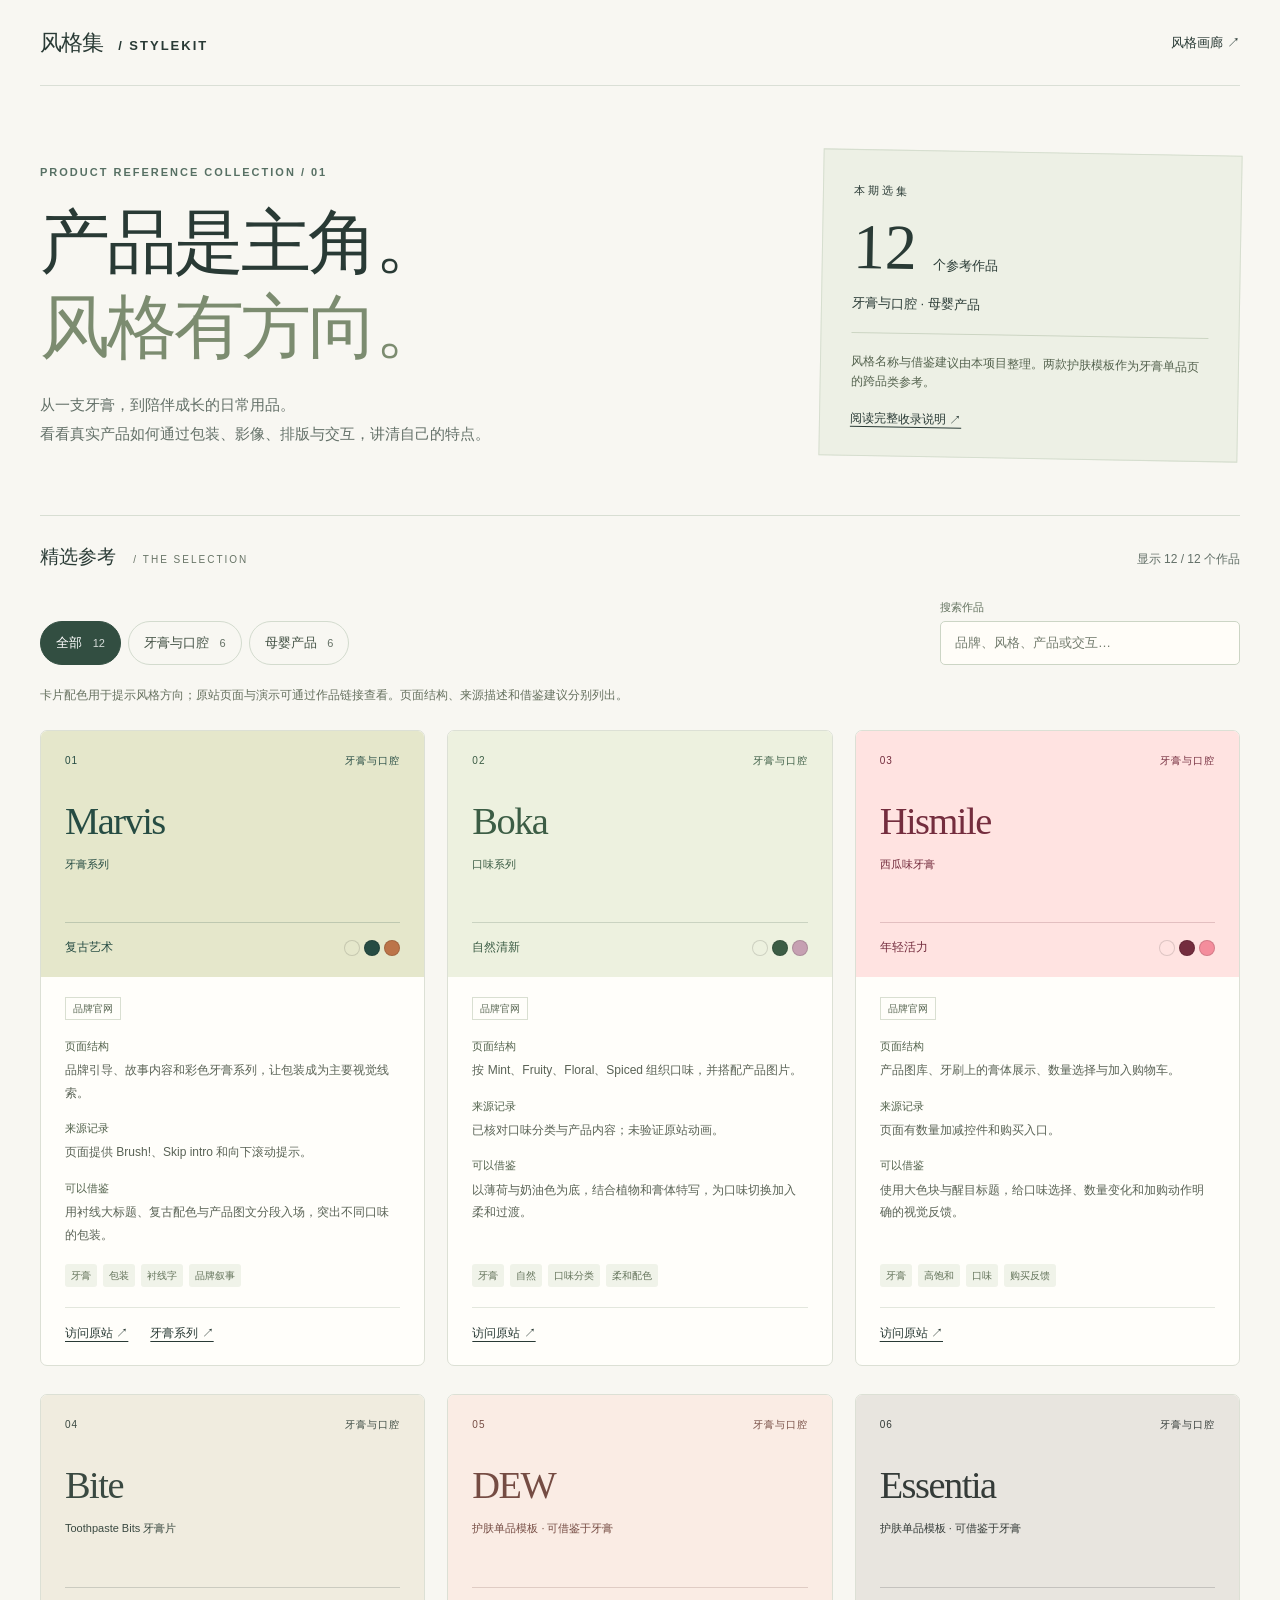
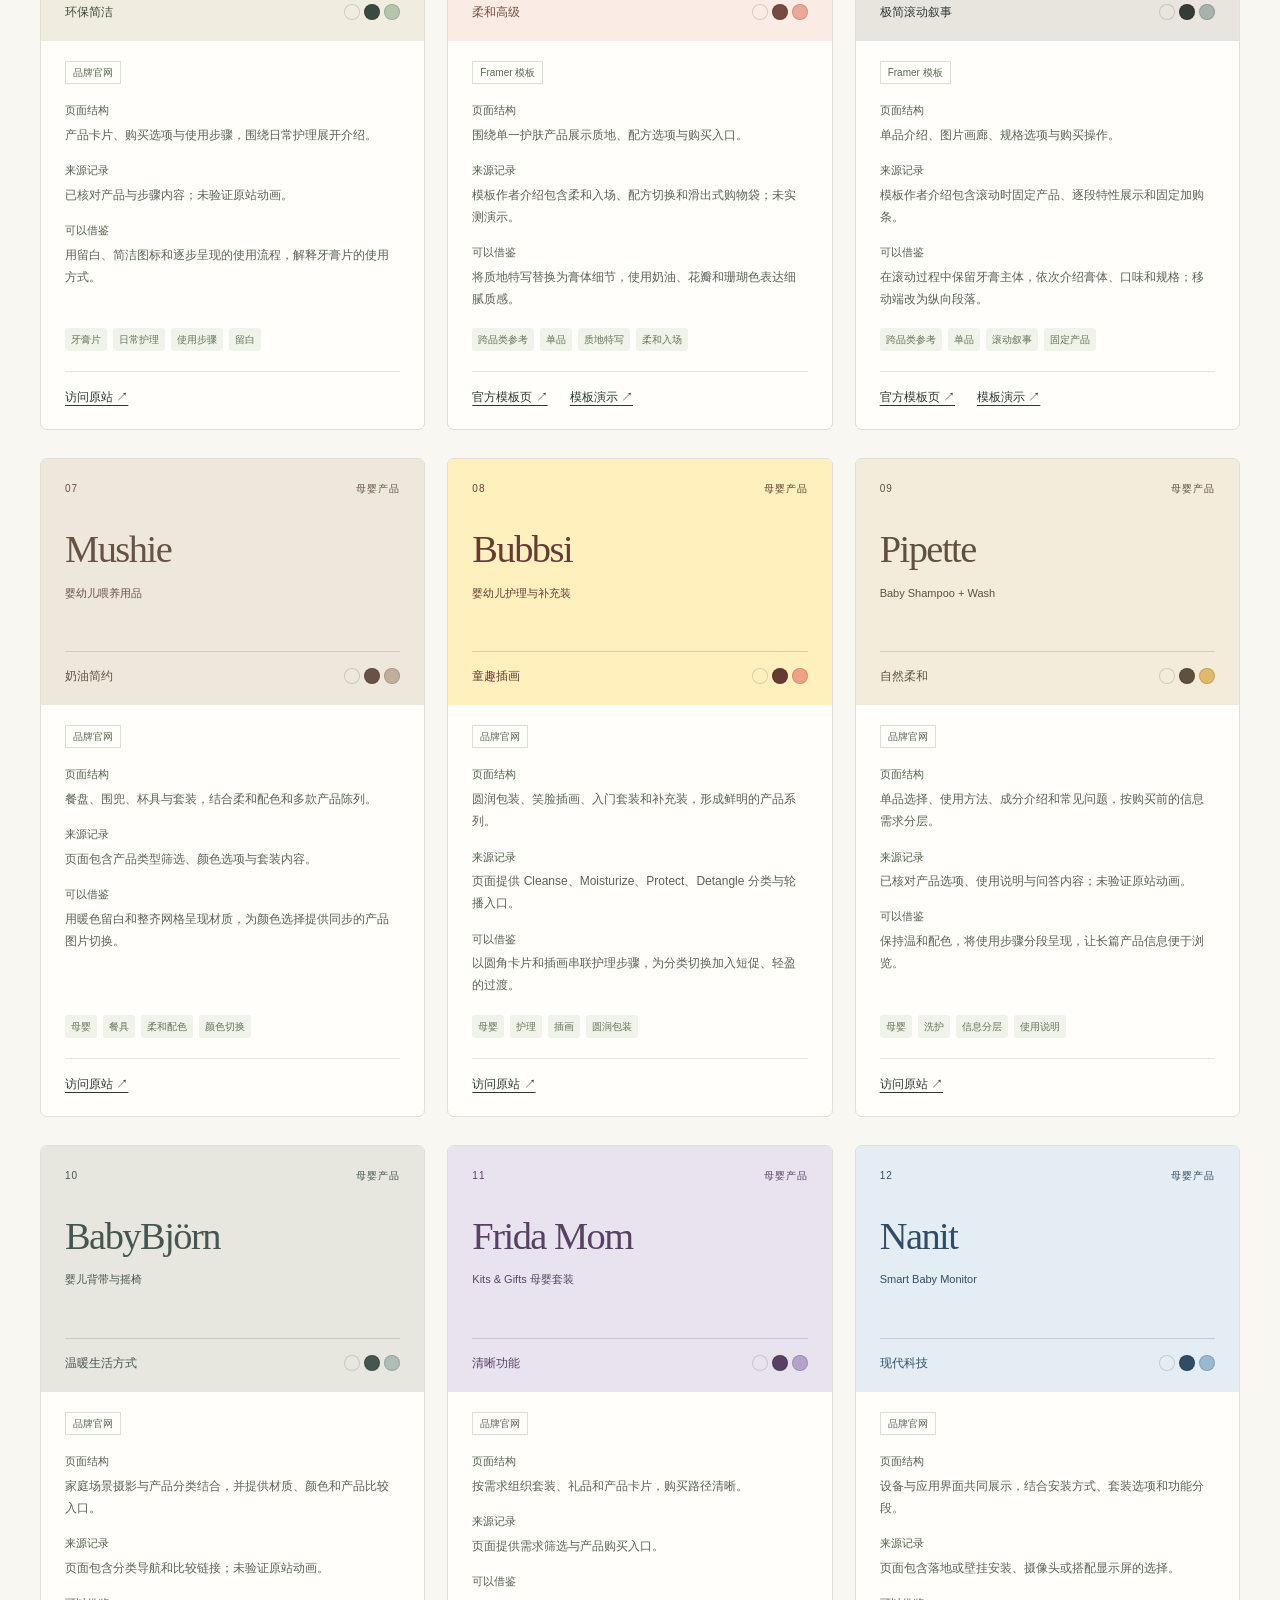
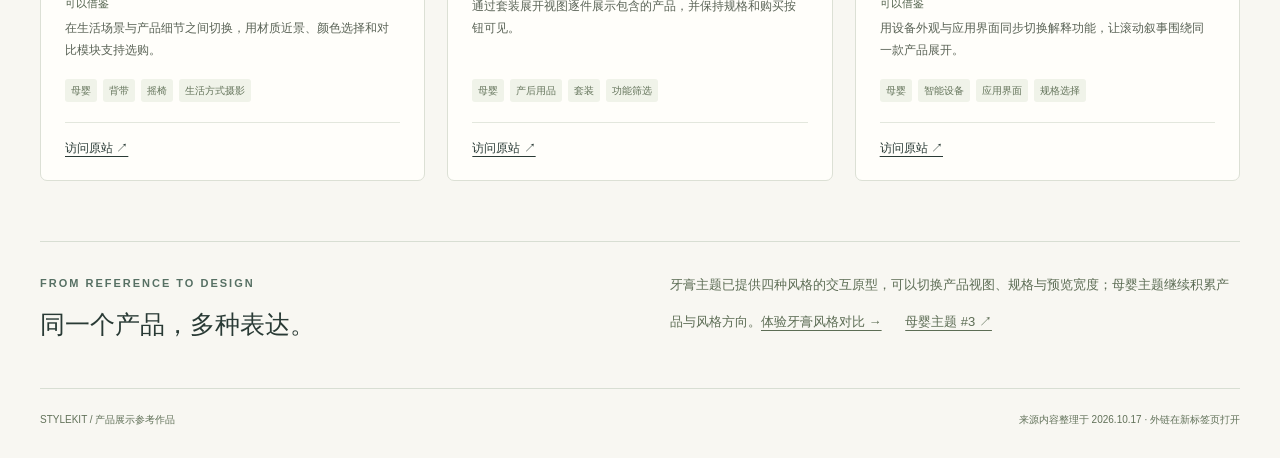
==== references/index.html @ 293d0e6c "feat: add oral care and baby product reference collection" ====
<!doctype html>
<html lang="zh-CN">
<head>
  <meta charset="utf-8">
  <meta name="viewport" content="width=device-width, initial-scale=1">
  <meta name="description" content="STYLEKIT 产品展示参考作品集：牙膏、口腔护理与母婴产品的视觉风格、页面结构和交互借鉴。">
  <title>产品参考作品 · STYLEKIT</title>
  <link rel="stylesheet" href="styles.css">
  <script src="catalog.js" defer></script>
  <script src="app.js" defer></script>
</head>
<body>
  <a class="skip-link" href="#works">跳到作品列表</a>
  <header class="site-header wrap">
    <a class="wordmark" href="../stylekit_website_gallery.html">风格集 <span>/ STYLEKIT</span></a>
    <a class="back-link" href="../stylekit_website_gallery.html">风格画廊 ↗</a>
  </header>
  <main class="wrap">
    <section class="intro" aria-labelledby="page-title">
      <div>
        <p class="eyebrow">PRODUCT REFERENCE COLLECTION / 01</p>
        <h1 id="page-title">产品是主角。<br><span>风格有方向。</span></h1>
        <p class="intro-copy">从一支牙膏，到陪伴成长的日常用品。<br>看看真实产品如何通过包装、影像、排版与交互，讲清自己的特点。</p>
      </div>
      <aside class="collection-note" aria-label="收录说明">
        <span class="note-label">本期选集</span>
        <strong>12 <span>个参考作品</span></strong>
        <p>牙膏与口腔 · 母婴产品</p>
        <div class="note-rule"></div>
        <p class="small">风格名称与借鉴建议由本项目整理。两款护肤模板作为牙膏单品页的跨品类参考。</p>
        <a href="README.md">阅读完整收录说明 ↗</a>
      </aside>
    </section>

    <section class="collection" aria-labelledby="collection-title">
      <div class="collection-heading">
        <h2 id="collection-title">精选参考 <span>/ THE SELECTION</span></h2>
        <p id="result-count" role="status" aria-live="polite" aria-atomic="true"></p>
      </div>
      <div class="toolbar">
        <div class="filters" role="group" aria-label="按产品主题筛选">
          <button type="button" data-topic="all" aria-pressed="true">全部 <span data-count="all"></span></button>
          <button type="button" data-topic="oral" aria-pressed="false">牙膏与口腔 <span data-count="oral"></span></button>
          <button type="button" data-topic="baby" aria-pressed="false">母婴产品 <span data-count="baby"></span></button>
        </div>
        <div class="search-field">
          <label for="search">搜索作品</label>
          <input id="search" type="search" placeholder="品牌、风格、产品或交互…" autocomplete="off">
        </div>
      </div>
      <p class="source-note">卡片配色用于提示风格方向；原站页面与演示可通过作品链接查看。页面结构、来源描述和借鉴建议分别列出。</p>
      <div id="works" class="works" tabindex="-1"></div>
      <div id="empty" class="empty" hidden>
        <h3>没有找到匹配的作品</h3>
        <p>试试“童趣”“牙膏”或“滚动”。</p>
        <button type="button" id="reset">重置筛选</button>
      </div>
      <noscript><p class="empty">浏览页需要启用 JavaScript，也可直接阅读 <a href="README.md">完整作品目录</a>。</p></noscript>
    </section>
    <section class="next-step" aria-labelledby="next-title">
      <div><p class="eyebrow">FROM REFERENCE TO DESIGN</p><h2 id="next-title">同一个产品，多种表达。</h2></div>
      <p>牙膏主题已提供四种风格的交互原型，可以切换产品视图、规格与预览宽度；母婴主题继续积累产品与风格方向。<a href="../toothpaste_theme_demo.html">体验牙膏风格对比 →</a> <a href="https://github.com/amsasw/web-ref-set/issues/3" target="_blank" rel="noopener noreferrer">母婴主题 #3 ↗</a></p>
    </section>
  </main>
  <footer class="wrap site-footer"><span>STYLEKIT / 产品展示参考作品</span><span>来源内容整理于 2026.10.17 · 外链在新标签页打开</span></footer>
  <template id="work-template">
    <article class="work">
      <div class="work-cover">
        <div class="cover-top"><span class="work-number"></span><span class="work-topic"></span></div>
        <h3 class="work-name"></h3>
        <p class="work-product"></p>
        <div class="cover-bottom"><span class="work-style"></span><span class="palette" aria-hidden="true"><i></i><i></i><i></i></span></div>
      </div>
      <div class="work-body">
        <p class="source-kind"></p>
        <dl>
          <dt>页面结构</dt><dd class="work-structure"></dd>
          <dt>来源记录</dt><dd class="work-evidence"></dd>
          <dt>可以借鉴</dt><dd class="work-idea"></dd>
        </dl>
        <ul class="tags" aria-label="关键词"></ul>
        <div class="work-links"></div>
      </div>
    </article>
  </template>
</body>
</html>
---- references/styles.css ----
:root {
  font-family: "Segoe UI", "Microsoft YaHei", sans-serif;
  color: #293a35;
  background: #f8f7f2;
  font-synthesis: none;
  line-height: 1.7;
}
* { box-sizing: border-box; }
body { margin: 0; }
a { color: inherit; text-underline-offset: 4px; }
button, input { font: inherit; }
button, a, input { -webkit-tap-highlight-color: transparent; }
button { cursor: pointer; }
:focus-visible { outline: 3px solid #497f67; outline-offset: 5px; }
[hidden] { display: none !important; }
.wrap { width: min(1280px, calc(100% - 80px)); margin-inline: auto; }
.skip-link { position: absolute; z-index: 2; top: -100px; left: 20px; padding: 10px 20px; background: #fff; }
.skip-link:focus { top: 12px; }
.site-header { display: flex; align-items: center; justify-content: space-between; gap: 20px; padding-block: 24px; border-bottom: 1px solid #dadfd6; }
.wordmark { font-size: 22px; font-weight: 800; text-decoration: none; letter-spacing: -1px; }
.wordmark span { margin-left: 10px; font-size: 13px; letter-spacing: 2px; }
.back-link { font-size: 13px; text-decoration: none; }
.back-link:hover { text-decoration: underline; }
.intro { display: grid; grid-template-columns: 1.7fr 1fr; gap: 70px; align-items: center; padding-block: 66px 56px; }
.eyebrow { margin: 0; font-size: 11px; font-weight: 700; letter-spacing: 2px; color: #577064; }
h1 { margin: 18px 0 22px; font-size: clamp(40px, 5.5vw, 72px); font-weight: 600; letter-spacing: -3px; line-height: 1.2; }
h1 span { color: #7c8c70; }
.intro-copy { margin: 0; color: #637068; font-size: 15px; line-height: 1.9; }
.collection-note { padding: 25px 30px; border: 1px solid #d6decf; background: #edf0e5; transform: rotate(1deg); }
.note-label { font-size: 11px; letter-spacing: 3px; }
.collection-note strong { display: block; font-family: Georgia, serif; font-size: 64px; font-weight: 400; line-height: 1.4; }
.collection-note strong span { font: 13px "Segoe UI", "Microsoft YaHei", sans-serif; }
.collection-note p { margin: 0; font-size: 13px; }
.collection-note .small { font-size: 12px; color: #55634f; }
.note-rule { height: 1px; margin: 18px 0; background: #ccd5c3; }
.collection-note a { display: inline-block; margin-top: 16px; font-size: 12px; }
.collection-heading { display: flex; justify-content: space-between; align-items: baseline; gap: 15px; border-top: 1px solid #d8ded3; padding-top: 25px; }
.collection-heading h2 { margin: 0; font-size: 19px; font-weight: 600; }
.collection-heading h2 span { margin-left: 12px; font-size: 10px; font-weight: 400; letter-spacing: 2px; color: #677466; }
#result-count { margin: 0; font-size: 12px; color: #637068; }
.toolbar { display: flex; justify-content: space-between; gap: 22px; align-items: end; margin-top: 24px; }
.filters { display: flex; flex-wrap: wrap; gap: 7px; }
.filters button { padding: 10px 15px; border: 1px solid #d3dbce; border-radius: 30px; background: transparent; color: #425144; font-size: 13px; }
.filters button span { margin-left: 7px; opacity: .8; font-size: 11px; }
.filters button[aria-pressed="true"] { background: #324e41; border-color: #324e41; color: white; }
.filters button:hover { border-color: #324e41; }
.search-field { width: min(300px, 100%); }
.search-field label { display: block; font-size: 11px; margin-bottom: 5px; color: #62715e; }
input { width: 100%; min-width: 0; padding: 10px 14px; border: 1px solid #ccd5c5; border-radius: 5px; color: #293a35; background: #fffdf8; font-size: 13px; }
input::placeholder { color: #737c6e; }
.source-note { margin: 20px 0 24px; max-width: 850px; font-size: 12px; color: #66715f; }
.works { display: grid; grid-template-columns: repeat(3, minmax(0, 1fr)); gap: 28px 22px; }
.work { display: flex; flex-direction: column; min-width: 0; background: #fffefa; border: 1px solid #dce0d5; border-radius: 7px; overflow: hidden; transition: border-color .2s, box-shadow .2s; }
.work:hover { border-color: #a2b59b; box-shadow: 0 8px 24px #293a3508; }
.work-cover { display: flex; flex-direction: column; min-height: 246px; background: var(--cover); color: var(--ink); padding: 21px 24px 19px; }
.cover-top, .cover-bottom { display: flex; align-items: center; justify-content: space-between; gap: 12px; }
.cover-top { font-size: 10px; letter-spacing: 1px; }
.work-number { font-variant-numeric: tabular-nums; }
.work-name { margin: 29px 0 1px; font-family: Georgia, "Times New Roman", serif; font-size: clamp(30px, 3vw, 43px); letter-spacing: -1.5px; font-weight: 400; line-height: 1.2; overflow-wrap: anywhere; }
.work-product { font-size: 11px; margin: 10px 0 28px; }
.cover-bottom { margin-top: auto; border-top: 1px solid color-mix(in srgb, var(--ink) 20%, transparent); padding-top: 14px; }
.work-style { font-size: 12px; }
.palette { display: flex; gap: 4px; }
.palette i { display: block; width: 16px; height: 16px; border: 1px solid #0002; border-radius: 50%; }
.work-body { display: flex; flex-direction: column; flex: 1; padding: 20px 24px 22px; }
.source-kind { width: fit-content; margin: 0 0 17px; border: 1px solid #d9dfd1; padding: 2px 7px; color: #5b6955; font-size: 10px; }
dl { margin: 0; font-size: 12px; }
dt { margin-bottom: 4px; font-size: 11px; font-weight: 700; color: #52624c; }
dd { margin: 0 0 15px; color: #5a6356; line-height: 1.85; }
dd:last-child { margin-bottom: 0; }
.tags { display: flex; flex-wrap: wrap; gap: 6px; list-style: none; padding: 18px 0 0; margin: auto 0 20px; }
.tags li { color: #64745b; background: #f0f3e9; border-radius: 3px; padding: 3px 6px; font-size: 10px; }
.work-links { display: flex; flex-wrap: wrap; gap: 12px 22px; border-top: 1px solid #e3e7dd; padding-top: 15px; }
.work-links a { font-size: 12px; font-weight: 600; }
.work-links a:hover { color: #477653; }
.empty { padding: 60px 20px; border: 1px dashed #cbd7c2; text-align: center; }
.empty h3 { font-weight: 500; }
.empty p { font-size: 14px; }
.empty button { padding: 9px 18px; border: 1px solid #405e43; border-radius: 4px; background: #324e41; color: white; }
.next-step { display: grid; grid-template-columns: 1fr 1fr; gap: 60px; margin-top: 60px; padding-block: 32px; border-top: 1px solid #d8ded3; }
.next-step h2 { font-weight: 500; font-size: 25px; margin: 10px 0; }
.next-step > p { margin: 0; font-size: 13px; color: #5d6d55; }
.next-step a { display: inline-block; margin: 14px 20px 0 0; }
.site-footer { display: flex; flex-wrap: wrap; justify-content: space-between; gap: 12px; padding-block: 22px 30px; border-top: 1px solid #d8ded3; font-size: 10px; color: #62725a; }
@media (max-width: 1050px) {
  .works { grid-template-columns: repeat(2, minmax(0, 1fr)); }
  .intro { gap: 40px; }
  .collection-note { padding: 20px; }
}
@media (max-width: 700px) {
  .wrap { width: calc(100% - 36px); }
  .site-header { padding-block: 18px; }
  .wordmark { font-size: 19px; }
  .wordmark span { font-size: 10px; letter-spacing: 1px; margin-left: 4px; }
  .back-link { font-size: 11px; }
  .intro { grid-template-columns: 1fr; gap: 28px; padding-block: 36px; }
  h1 { letter-spacing: -2px; font-size: 48px; }
  .collection-note { transform: none; }
  .collection-note strong { font-size: 48px; }
  .intro-copy { font-size: 13px; }
  .collection-heading h2 span { display: none; }
  .toolbar { flex-direction: column; align-items: stretch; gap: 18px; }
  .search-field { width: 100%; }
  .works { gap: 22px; grid-template-columns: 1fr; }
  .work-name { font-size: 42px; }
  .work-cover { min-height: 230px; }
  .next-step { grid-template-columns: 1fr; gap: 10px; margin-top: 40px; }
}
@media (prefers-reduced-motion: reduce) {
  .work { transition: none; }
}
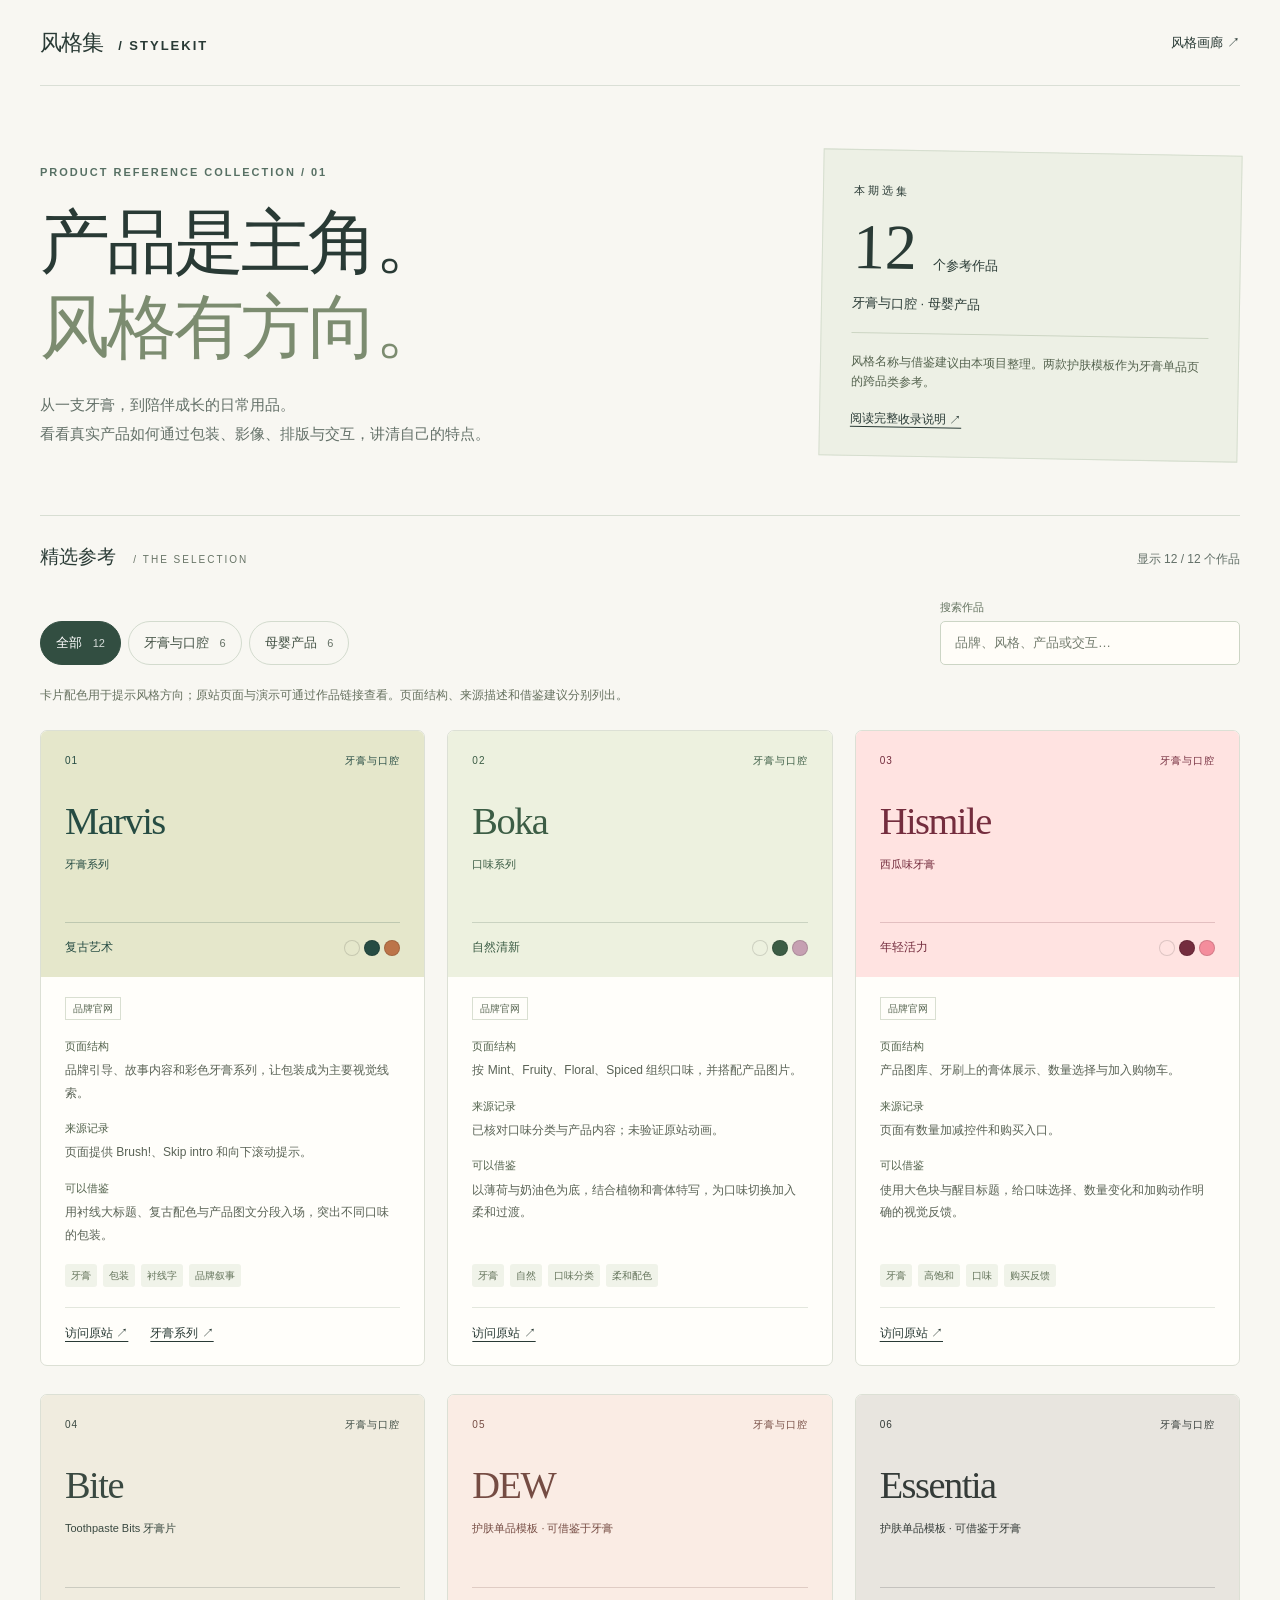
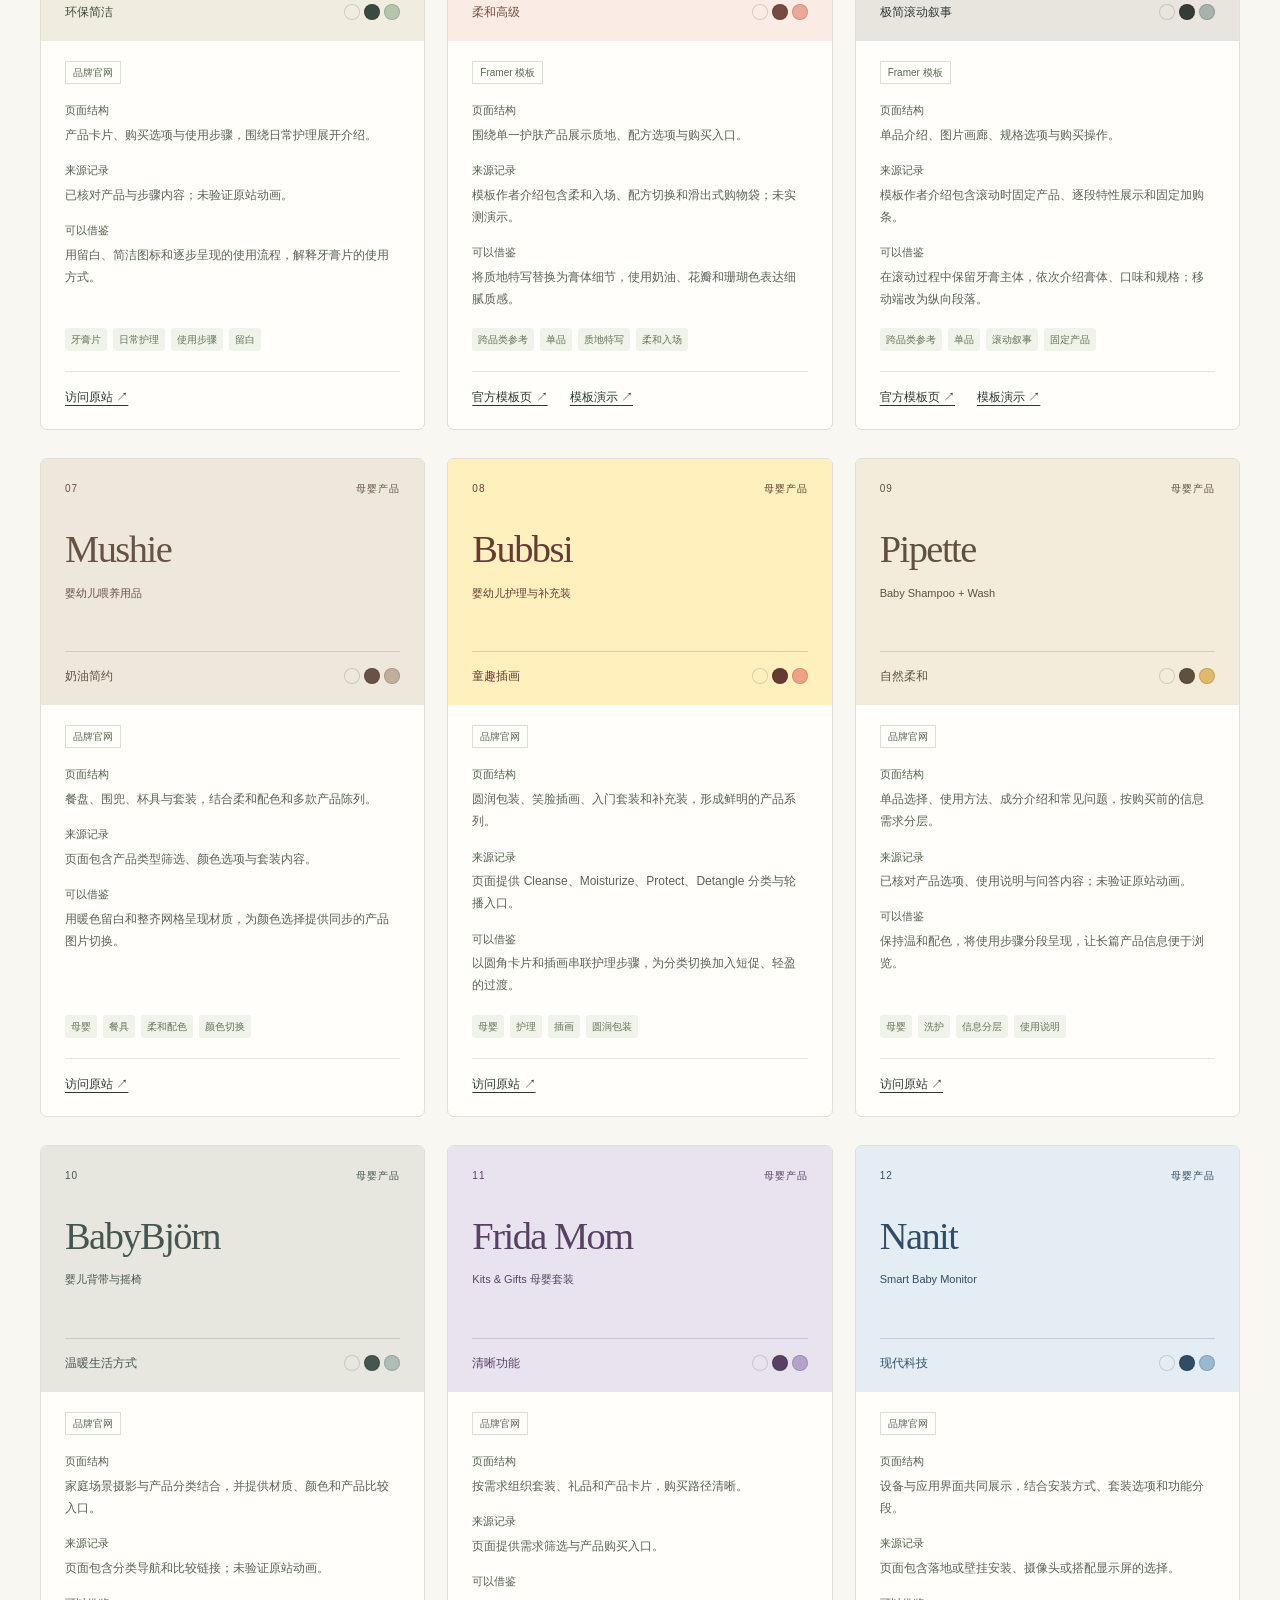
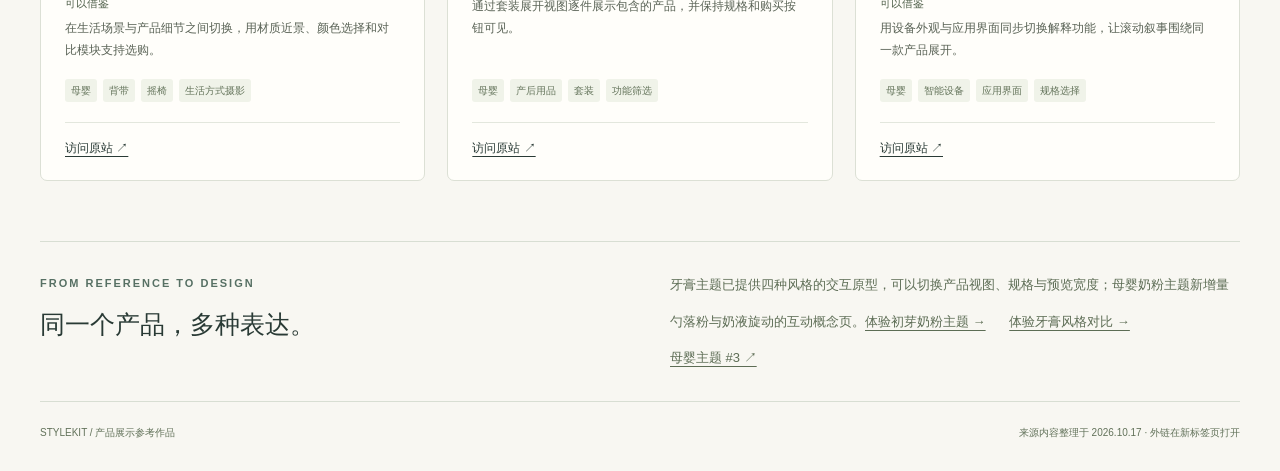
==== commit 60f06680: "feat: add animated product themes and character growth videos" ====
--- a/references/index.html
+++ b/references/index.html
@@ -59,7 +59,7 @@
     </section>
     <section class="next-step" aria-labelledby="next-title">
       <div><p class="eyebrow">FROM REFERENCE TO DESIGN</p><h2 id="next-title">同一个产品，多种表达。</h2></div>
-      <p>牙膏主题已提供四种风格的交互原型，可以切换产品视图、规格与预览宽度；母婴主题继续积累产品与风格方向。<a href="../toothpaste_theme_demo.html">体验牙膏风格对比 →</a> <a href="https://github.com/amsasw/web-ref-set/issues/3" target="_blank" rel="noopener noreferrer">母婴主题 #3 ↗</a></p>
+      <p>牙膏主题已提供四种风格的交互原型，可以切换产品视图、规格与预览宽度；母婴奶粉主题新增量勺落粉与奶液旋动的互动概念页。<a href="../milk_formula_theme.html">体验初芽奶粉主题 →</a> <a href="../toothpaste_theme_demo.html">体验牙膏风格对比 →</a> <a href="https://github.com/amsasw/web-ref-set/issues/3" target="_blank" rel="noopener noreferrer">母婴主题 #3 ↗</a></p>
     </section>
   </main>
   <footer class="wrap site-footer"><span>STYLEKIT / 产品展示参考作品</span><span>来源内容整理于 2026.10.17 · 外链在新标签页打开</span></footer>
